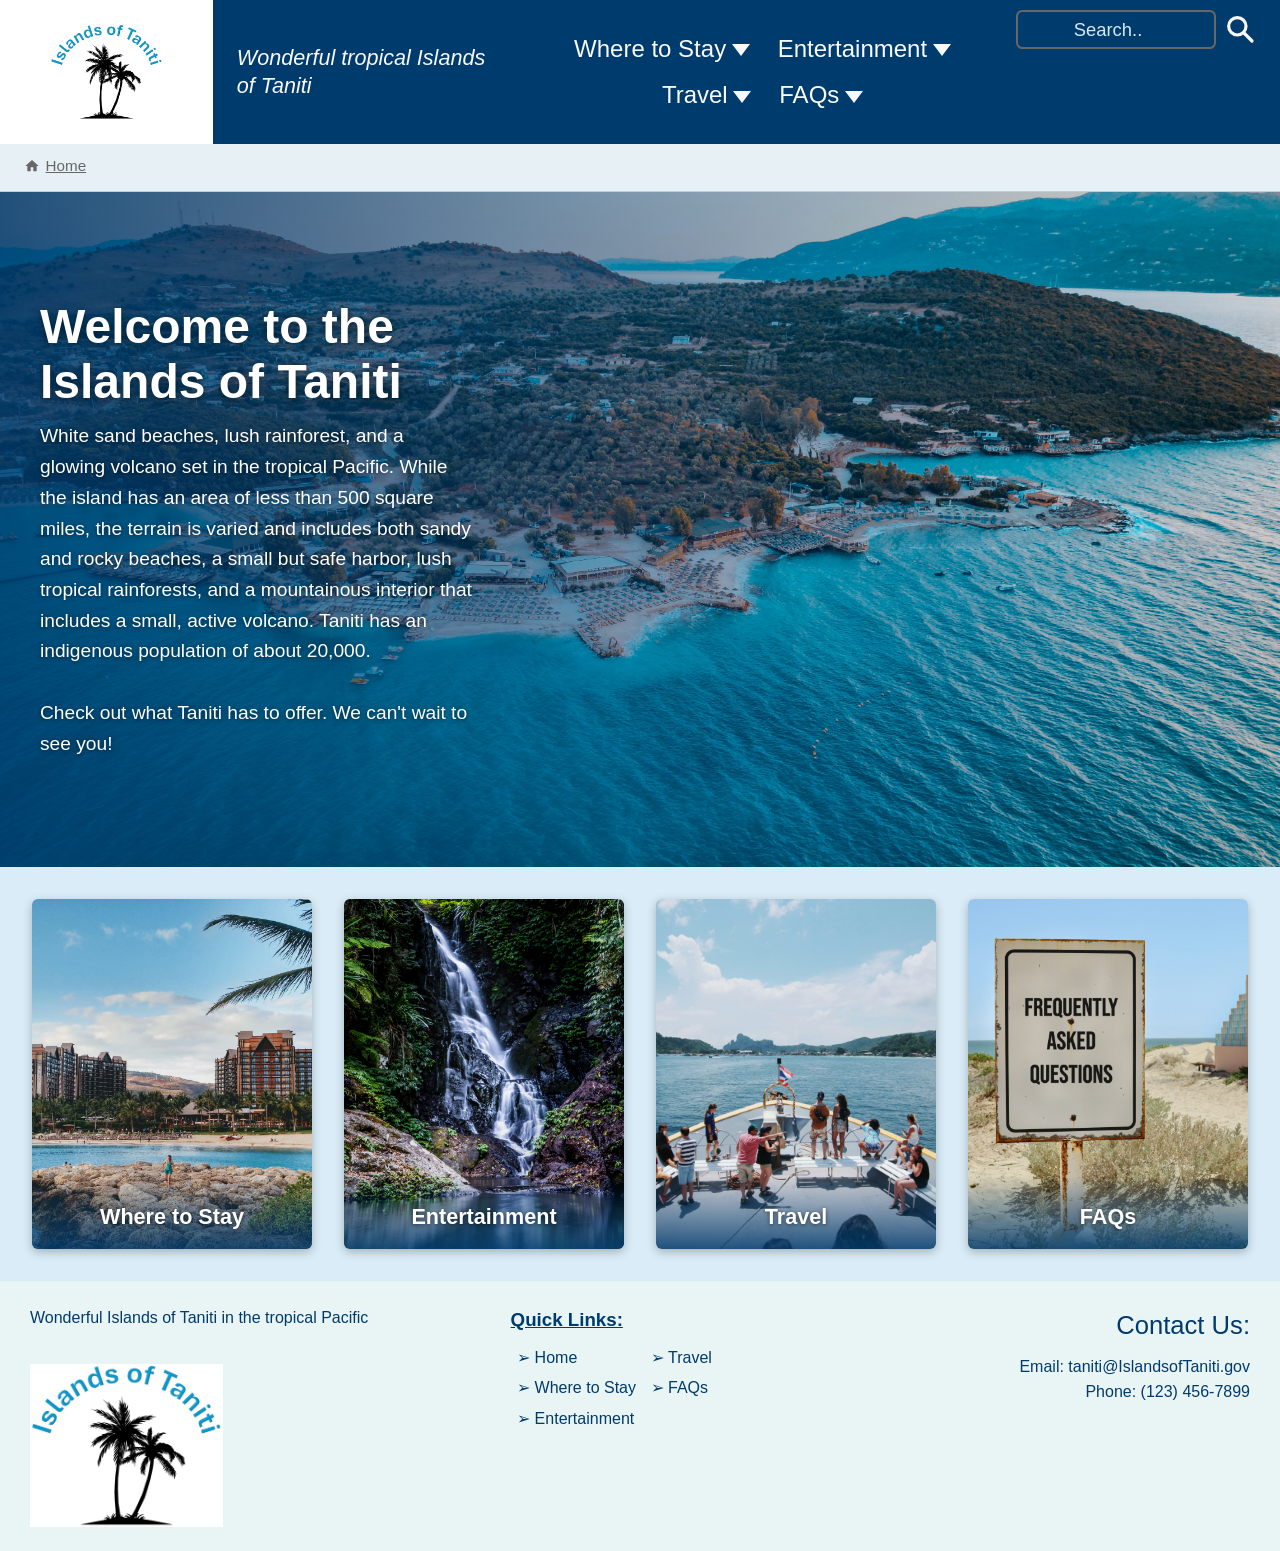
==== index.html @ 95ff942c "initial commit" ====
<!doctype html>
<html lang="en">
  <head>
    <meta charset="UTF-8" />
    <meta name="viewport" content="width=device-width, initial-scale=1.0" />
    <title>Islands of Taniti</title>
    <link rel="stylesheet" href="style.css" />
  </head>
  <body>
    <header class="site-header">
      <a class="logo" href="index.html">
        <img src="assets/logo.png" alt="Islands of Taniti Logo" />
      </a>

      <p class="tagline">Wonderful tropical Islands of Taniti</p>

      <nav class="main-nav" aria-label="Main">
        <ul>
          <li class="has-dropdown">
            <a href="stay.html">Where to Stay</a>
            <ul class="dropdown">
              <li><a href="stay.html">Hotels and Hostels</a></li>
              <li><a href="stay.html">Resorts</a></li>
            </ul>
          </li>
          <li class="has-dropdown">
            <a href="entertainment.html">Entertainment</a>
            <ul class="dropdown">
              <li><a href="entertainment.html#beaches">Beaches</a></li>
              <li>
                <a href="entertainment.html#rainforestAndVolcano"
                  >Rainforest and Volcano</a
                >
              </li>
              <li><a href="entertainment.html#City">Taniti City</a></li>
              <li>
                <a href="entertainment.html#foodAndDrink">Food and Drink</a>
              </li>
            </ul>
          </li>
          <li class="has-dropdown">
            <a href="travel.html">Travel</a>
            <ul class="dropdown">
              <li><a href="travel.html#airAndSea">Air and Sea Travel</a></li>
              <li>
                <a href="travel.html#onIslandTransport"
                  >Transportation on the Island</a
                >
              </li>
            </ul>
          </li>
          <li class="has-dropdown">
            <a href="FAQs.html">FAQs</a>
            <ul class="dropdown">
              <li><a href="FAQs.html">FAQs</a></li>
            </ul>
          </li>
        </ul>
      </nav>

      <div class="actions">
        <form class="search" role="search" action="/search">
          <label class="visually-hidden" for="q">Search</label>
          <input id="q" name="q" type="search" placeholder="Search.." />
          <button type="submit" aria-label="Submit search">
            <svg
              viewBox="0 0 24 24"
              fill="none"
              stroke="currentColor"
              stroke-width="2.4"
              stroke-linecap="round"
              aria-hidden="true"
            >
              <circle cx="10" cy="10" r="6.5" />
              <path d="m15 15 6 6" />
            </svg>
          </button>
        </form>
      </div>
    </header>

    <nav class="breadcrumbs" aria-label="Breadcrumb">
      <ol>
        <li>
          <a href="index.html">
            <svg
              viewBox="0 0 24 24"
              width="16"
              height="16"
              fill="currentColor"
              aria-hidden="true"
            >
              <path d="M12 3 2 12h3v8h5v-6h4v6h5v-8h3z" />
            </svg>
            Home
          </a>
        </li>
      </ol>
    </nav>

    <main>
      <section class="landing">
        <img
          class="landing-photo"
          src="assets/landing.jpg"
          alt="Aerial view of the Islands of Taniti"
        /><!-- source: https://unsplash.com/photos/coastal-town-with-blue-water-and-distant-hills-H5SWkmDs4NA-->
        <div class="landing-text">
          <h1>Welcome to the Islands of Taniti</h1>
          <p>
            White sand beaches, lush rainforest, and a glowing volcano set in
            the tropical Pacific. While the island has an area of less than 500
            square miles, the terrain is varied and includes both sandy and
            rocky beaches, a small but safe harbor, lush tropical rainforests,
            and a mountainous interior that includes a small, active volcano.
            Taniti has an indigenous population of about 20,000. <br /><br />
            Check out what Taniti has to offer. We can't wait to see you!
          </p>
        </div>
      </section>

      <section class="home-links" aria-label="Explore the website">
        <a class="home-card" href="stay.html">
          <img src="assets/home-stay.jpg" alt="A beachfront resort" />
          <!--source: https://unsplash.com/photos/people-on-beach-during-daytime-iso9ebB7itw-->
          <span>Where to Stay</span>
        </a>
        <a class="home-card" href="entertainment.html">
          <img src="assets/home-entertainment.jpg" alt="A white sand beach" />
          <!--source: https://unsplash.com/photos/time-lapse-photography-of-waterfalls-JOfW3MPjVp4-->
          <span>Entertainment</span>
        </a>
        <a class="home-card" href="travel.html">
          <!--source: https://unsplash.com/photos/a-group-of-people-sitting-on-a-boat-in-the-water-cuXy50k7ysI-->
          <img
            src="assets/home-travel.jpg"
            alt="A ferry arriving at the island"
          />
          <span>Travel</span>
        </a>
        <a class="home-card" href="FAQs.html">
          <img src="assets/home-faqs.jpg" alt="A signpost on the beach" />
          <!--source: https://unsplash.com/photos/a-sign-that-says-beach-access-no-motorized-vehicles-enmfwy6HcSA-->
          <span>FAQs</span>
        </a>
      </section>
    </main>

    <footer class="site-footer">
      <div class="footer-about">
        <p>Wonderful Islands of Taniti in the tropical Pacific</p>
        <br />
        <a href="index.html"
          ><img
            src="assets/logo.png"
            alt="Islands of Taniti Logo"
            width="50%"
            height="50%"
        /></a>
      </div>

      <nav class="footer-links" aria-label="Quick links">
        <h3>Quick Links:</h3>
        <ul>
          <li><a href="index.html">Home</a></li>
          <li><a href="stay.html">Where to Stay</a></li>
          <li><a href="entertainment.html">Entertainment</a></li>
          <li><a href="travel.html">Travel</a></li>
          <li><a href="FAQs.html">FAQs</a></li>
        </ul>
      </nav>

      <div class="footer-contact">
        <h3>Contact Us:</h3>
        <p>
          Email:
          <a href="mailto:taniti@IslandsofTaniti.gov"
            >taniti@IslandsofTaniti.gov</a
          ><br />
          Phone: (123) 456-7899<br />
        </p>
      </div>
    </footer>
  </body>
</html>
---- style.css ----
/* ==========================================================
   Islands of Taniti – style.css
   ========================================================== */

/* ---------- Variables & base ---------- */
:root {
  --p1: #003b6d;
  --p2: #6699cc;
  --s1: #676767;
  --s2: #bdbdbd;
  --text: #f9f9f9;
  --muted: #d6e8f0;
  --green: #367c0e;
  --green-edge: #245c08;
  --crumb-bg: #e6f0f5;
  --nav-size: 1.5rem;
}

*,
*::before,
*::after {
  box-sizing: border-box;
}

html {
  scroll-behavior: smooth;
}

body {
  margin: 0;
  font-family: Arial, sans-serif;
  line-height: 1.6;
}

.visually-hidden {
  position: absolute;
  width: 1px;
  height: 1px;
  overflow: hidden;
  clip: rect(0 0 0 0);
  white-space: nowrap;
}

/* ---------- Header ---------- */
.site-header {
  display: flex;
  align-items: stretch;
  gap: 1.5rem;
  min-height: 9rem;
  padding-right: 1.5rem;
  background: var(--p1);
  color: var(--text);
}

.logo {
  flex: 0 0 13.3rem;
  display: grid;
  place-items: center;
  background: #fff;
  color: #0b3b6f;
  font-weight: 800;
  line-height: 1.1;
  text-align: center;
  text-decoration: none;
}

.logo img {
  display: block;
  width: 70%;
  height: auto;
  max-height: 6rem;
  object-fit: contain;
}

.tagline {
  align-self: center;
  max-width: 17rem;
  margin: 0;
  font-size: 1.35rem;
  font-style: italic;
  line-height: 1.3;
}

.main-nav {
  flex: 1;
  align-self: center;
}
.main-nav > ul {
  display: flex;
  justify-content: center;
  flex-wrap: wrap;
  gap: 0.5rem 1.75rem;
  margin: 0;
  padding: 0;
  list-style: none;
}
.main-nav a {
  color: inherit;
  font-size: var(--nav-size);
  text-decoration: none;
}
.main-nav > ul > li > a:hover {
  text-decoration: underline;
  text-underline-offset: 0.35em;
}
.main-nav a:focus-visible {
  outline: 3px solid #fff;
  outline-offset: 3px;
}

.has-dropdown {
  position: relative;
}
.has-dropdown > a::after {
  content: "";
  display: inline-block;
  margin-left: 0.35rem;
  border-left: 0.4em solid transparent;
  border-right: 0.4em solid transparent;
  border-top: 0.5em solid currentColor;
  vertical-align: middle;
}

.dropdown {
  display: none;
  position: absolute;
  top: 100%;
  left: 0;
  z-index: 10;
  min-width: 12rem;
  margin: 0;
  padding: 0.5rem 0;
  list-style: none;
  background: #0f4a64;
  box-shadow: 0 6px 16px rgba(0, 0, 0, 0.3);
}
.has-dropdown:hover .dropdown,
.has-dropdown:focus-within .dropdown {
  display: block;
}
.dropdown a {
  display: block;
  padding: 0.5rem 1rem;
  font-size: 1.05rem;
}
.dropdown a:hover {
  background: rgba(255, 255, 255, 0.15);
}

.actions {
  display: flex;
  flex-direction: column;
  align-items: flex-end;
  justify-content: space-between;
  gap: 0.75rem;
  padding: 0.6rem 0;
}

.search {
  display: flex;
  align-items: center;
  gap: 0.5rem;
}
.search input {
  width: 12.5rem;
  padding: 0.2rem 0.6rem;
  font: inherit;
  font-size: 1.15rem;
  text-align: center;
  color: var(--text);
  background: transparent;
  border: 2px solid var(--s1);
  border-radius: 0.4rem;
}
.search input::placeholder {
  color: var(--muted);
}
.search button {
  padding: 0;
  border: 0;
  background: none;
  color: var(--text);
  cursor: pointer;
  line-height: 0;
}
.search svg {
  width: 2rem;
  height: 2rem;
}
.search button:focus-visible,
.search input:focus-visible {
  outline: 3px solid #fff;
  outline-offset: 2px;
}

@media (max-width: 1000px) {
  .site-header {
    flex-wrap: wrap;
    padding-bottom: 1rem;
  }
  .main-nav {
    order: 3;
    flex-basis: 100%;
    padding: 0 1rem;
  }
  .main-nav > ul {
    justify-content: flex-start;
  }
}

/* ---------- Breadcrumbs ---------- */
.breadcrumbs {
  background: var(--crumb-bg);
  border-bottom: 1px solid #b9d0dc;
}
.breadcrumbs ol {
  display: flex;
  flex-wrap: wrap;
  align-items: center;
  gap: 0.5rem;
  margin: 0;
  padding: 0.6rem 1.5rem;
  list-style: none;
  font-size: 0.95rem;
  color: var(--s1);
}
.breadcrumbs li + li::before {
  content: "/";
  margin-right: 0.5rem;
  color: #4a6b7d;
}
.breadcrumbs a {
  display: inline-flex;
  align-items: center;
  gap: 0.35rem;
  color: var(--s1);
}
.breadcrumbs a:hover {
  text-decoration: underline;
}

/* ---------- Footer ---------- */
.site-footer {
  display: grid;
  grid-template-columns: 1fr 1fr 1fr;
  align-items: start;
  gap: 2rem;
  padding: 1.5rem 30px;
  background: rgba(168, 210, 213, 0.25);
  color: var(--p1);
}
.site-footer p {
  margin: 0 0 0.5rem;
}
.site-footer a {
  color: var(--p1);
  text-decoration: none;
}
.site-footer a:hover {
  color: var(--p2);
  text-decoration: underline;
}

.footer-about img {
  display: block;
  width: 50%;
  height: auto;
}

.footer-links {
  justify-self: center;
}
.footer-links h3 {
  margin: 0 0 0.5rem;
  text-decoration: underline;
}
.footer-links ul {
  margin: 0;
  padding-left: 1.5rem;
  list-style-type: "➢ ";
  columns: 2;
  column-gap: 2rem;
}
.footer-links li {
  padding: 0.15rem 0;
}

.footer-contact {
  text-align: right;
}
.footer-contact h3 {
  margin: 0 0 0.5rem;
  font-size: 1.6rem;
  font-weight: normal;
}

@media (max-width: 700px) {
  .site-footer {
    grid-template-columns: 1fr;
  }
  .footer-links {
    justify-self: start;
  }
  .footer-contact {
    text-align: left;
  }
}

/* ==========================================================
   Home page (index.html)
   ========================================================== */
.landing {
  position: relative;
  display: flex;
  align-items: center;
  min-height: 75vh;
  overflow: hidden;
  color: white;
  background: var(--p1);
}
.landing::before {
  content: "";
  position: absolute;
  inset: 0;
  z-index: 1;
  background: linear-gradient(
    90deg,
    rgba(0, 59, 109, 0.85),
    rgba(0, 59, 109, 0.15)
  );
}
.landing-photo {
  position: absolute;
  inset: 0;
  width: 100%;
  height: 100%;
  object-fit: cover;
}
.landing-text {
  position: relative;
  z-index: 3;
  max-width: 32rem;
  padding: 3rem 2.5rem;
}
.landing-text h1 {
  margin: 0 0 0.75rem;
  font-size: 3rem;
  line-height: 1.15;
  text-shadow: 0 2px 8px rgba(0, 0, 0, 0.5);
}
.landing-text p {
  margin: 0;
  font-size: 1.2rem;
  text-shadow: 0 1px 4px rgba(0, 0, 0, 0.5);
}
.landing-btn {
  display: inline-block;
  margin-top: 1.25rem;
  padding: 0.6rem 1.2rem;
  background: white;
  color: var(--p1);
  font-weight: bold;
  text-decoration: none;
  border-radius: 4px;
}
.landing-btn:hover {
  background: var(--s2);
  color: var(--p1);
}

.home-links {
  display: grid;
  grid-template-columns: repeat(4, 1fr);
  gap: 2rem; /* space between the images */
  padding: 2rem; /* same value, so spacing to the row edge matches */
  background: #d9ecf7; /* light blue */
}
.home-card {
  position: relative;
  display: block;
  overflow: hidden;
  border-radius: 6px;
  box-shadow: 0 3px 10px rgba(0, 0, 0, 0.25);
  transition:
    transform 0.25s ease,
    box-shadow 0.25s ease;
}
.home-card img {
  display: block;
  width: 100%;
  aspect-ratio: 4 / 5;
  object-fit: cover;
}
.home-card span {
  position: absolute;
  inset: auto 0 0 0;
  padding: 1.5rem 1rem 0.9rem;
  color: #fff;
  font-size: 1.35rem;
  font-weight: bold;
  text-align: center;
  text-shadow: 0 1px 4px rgba(0, 0, 0, 0.6);
  background: linear-gradient(transparent, rgba(0, 59, 109, 0.85));
}
.home-card:hover,
.home-card:focus-visible {
  transform: translateY(-8px) scale(1.03);
  box-shadow: 0 14px 28px rgba(0, 0, 0, 0.35);
}
.home-card:focus-visible {
  outline: 3px solid var(--p1);
  outline-offset: 3px;
}

@media (max-width: 900px) {
  .home-links {
    grid-template-columns: repeat(2, 1fr);
  }
}
@media (max-width: 500px) {
  .home-links {
    grid-template-columns: 1fr;
    padding: 1.5rem 1rem;
  }
  .landing-text h1 {
    font-size: 2.2rem;
  }
}

/* ==========================================================
   Shared: toggle buttons + image/text columns
   (stay.html, entertainment.html, travel.html)
   ========================================================== */
.stay-col {
  display: flex;
  flex-direction: column;
  gap: 1rem;
}
.stay-col img {
  display: block;
  width: 100%;
  aspect-ratio: 16 / 10;
  object-fit: cover;
  border-radius: 4px;
}

.stay-toggle {
  display: flex;
  justify-content: center;
  gap: 0.5rem;
}
.stay-toggle button {
  padding: 0.6rem 1.4rem;
  font: inherit;
  font-weight: bold;
  color: var(--p1);
  background: white;
  border: 2px solid var(--p1);
  border-radius: 0.4rem;
  cursor: pointer;
}
.stay-toggle button:hover {
  background: var(--crumb-bg);
}
.stay-toggle button[aria-pressed="true"] {
  color: #fff;
  background: var(--p1);
}
.stay-toggle button:focus-visible {
  outline: 3px solid var(--p2);
  outline-offset: 2px;
}

.stay-text {
  flex: 1;
  padding: 1.25rem;
  color: var(--p1);
  background: white;
  border: 1px solid var(--s2);
  border-radius: 4px;
}
.stay-text h2 {
  margin-top: 0;
  text-align: center;
  text-decoration: underline;
}

/* ==========================================================
   Where to Stay (stay.html)
   ========================================================== */
.stay-columns {
  display: grid;
  grid-template-columns: 1fr 1fr;
  gap: 2rem; /* space between the two columns */
  padding: 2rem; /* same space at the page sides and top/bottom */
  background: #d9ecf7; /* light blue */
}

@media (max-width: 700px) {
  .stay-columns {
    grid-template-columns: 1fr;
  }
}

/* Reservation menu */
.reserve {
  display: grid;
  grid-template-columns: 280px minmax(0, 1fr); /* filters left, results right */
  align-items: start;
  gap: 1.5rem;
  padding: 2.5rem 1rem;
  color: var(--p1);
  background: #fdf6e3;
}
.reserve-title {
  grid-column: 1 / -1; /* title spans both columns */
  margin: 0 0 0.5rem;
  text-align: center;
  font-size: 2em;
  text-decoration: underline;
}

.reserve-filters {
  display: grid;
  align-content: start;
  gap: 1rem;
  width: 100%;
  padding: 1rem;
  background: var(--crumb-bg);
  border-radius: 4px;
}
.reserve-filters fieldset {
  margin: 0;
  padding: 0;
  border: 0;
}
.reserve-filters legend {
  margin-bottom: 0.4rem;
  padding: 0;
  font-weight: bold;
}
.reserve-filters label {
  display: block;
  padding: 0.15rem 0;
  cursor: pointer;
}
.reserve-filters input[type="range"] {
  width: 100%;
}
.reserve-clear {
  justify-self: start;
  padding: 0.4rem 0.9rem;
  font: inherit;
  color: var(--p1);
  background: #fff;
  border: 2px solid var(--p1);
  border-radius: 0.4rem;
  cursor: pointer;
}
.reserve-clear:hover {
  background: var(--crumb-bg);
}

.reserve-results {
  padding: 1.25rem;
  background: #fff;
  border: 1px solid var(--s2);
  border-radius: 4px;
}
.reserve-count {
  margin: 0 0 0.75rem;
  font-weight: bold;
}
.reserve-list {
  display: grid;
  gap: 0.75rem;
  margin: 0;
  padding: 0;
  list-style: none;
}
.reserve-card {
  display: flex;
  justify-content: space-between;
  align-items: center;
  gap: 1rem;
  padding: 1rem;
  background: #f5f5f5;
  border: 1px solid var(--s2);
  border-radius: 4px;
}
.reserve-card h3 {
  margin: 0 0 0.25rem;
}
.reserve-type {
  margin: 0 0 0.5rem;
  color: var(--s1);
}
.reserve-tags {
  display: flex;
  flex-wrap: wrap;
  gap: 0.35rem;
  margin: 0;
}
.reserve-tags span {
  padding: 0.1rem 0.5rem;
  font-size: 0.85rem;
  background: #d9ecf7;
  border-radius: 1rem;
}
.reserve-select {
  flex-shrink: 0;
  padding: 0.5rem 1.1rem;
  font: inherit;
  font-size: 1rem;
  color: #fff;
  background: var(--green);
  border: 3px solid var(--green-edge);
  border-radius: 0.75rem;
  cursor: pointer;
}
.reserve-select:hover {
  background: #2f6d0c;
}
.reserve-select:focus-visible {
  outline: 3px solid var(--p2);
  outline-offset: 2px;
}
.reserve-status {
  margin: 1rem 0 0;
  font-weight: bold;
  color: var(--green);
}

@media (max-width: 700px) {
  .reserve {
    grid-template-columns: 1fr;
    padding: 2rem 1rem;
  }
  .reserve-card {
    flex-direction: column;
    align-items: flex-start;
  }
}

/* ==========================================================
   Entertainment (entertainment.html)
   ========================================================== */
.page-layout {
  display: flex;
  flex-direction: column;
  align-items: stretch;
}

.side-nav {
  position: sticky; /* stays pinned to the top while scrolling */
  top: 0;
  z-index: 5;
  width: 100%;
  padding: 0.5rem 1.5rem;
  background: #f5f5f5;
  border-bottom: 1px solid var(--s2);
  font-size: 1rem;
}
.side-nav ul {
  display: flex;
  flex-wrap: wrap;
  justify-content: center;
  gap: 0.25rem 1.5rem;
  margin: 0;
  padding: 0;
  list-style: none;
}
.side-nav a {
  display: block;
  padding: 0.5rem 0.75rem;
  color: var(--p1);
  text-decoration: none;
  border-bottom: 3px solid transparent;
}
.side-nav a:hover {
  background: white;
  border-bottom-color: var(--p2);
}

.ent-row {
  display: flex;
  align-items: center;
  gap: 2.5rem;
  padding: 3rem 2rem;
  color: var(--p1);
  scroll-margin-top: 4rem; /* keeps headings from hiding under the sticky bar */
}
.ent-cream {
  background: #fdf6e3; /* light cream */
}
.ent-blue {
  background: #d9ecf7; /* light blue */
}
.ent-reverse {
  flex-direction: row-reverse;
}
.ent-image,
.ent-text {
  flex: 1;
  min-width: 0;
}
.ent-image {
  display: flex;
  flex-direction: column;
  gap: 1rem;
}
.ent-image img {
  display: block;
  width: 100%;
  aspect-ratio: 16 / 10;
  object-fit: cover;
  border-radius: 4px;
}
.ent-text h2 {
  margin-top: 0;
  text-align: center;
  font-size: 2em;
  text-decoration: underline;
}

@media (max-width: 700px) {
  .ent-row,
  .ent-reverse {
    flex-direction: column;
    padding: 2rem 1rem;
  }
}

/* ==========================================================
   Travel (travel.html)
   ========================================================== */
.travel-hero {
  display: flex;
  flex-direction: column;
  align-items: center;
  gap: 1.25rem;
  min-height: 28rem;
  padding: 3rem 2rem;
  color: #fff;
  background-color: var(--p1);
  background-image:
    linear-gradient(rgba(1, 192, 30, 0.55), rgba(0, 59, 109, 0.55)),
    var(--hero-img);
  background-size: cover;
  background-position: center;
  scroll-margin-top: 1rem;
}
.travel-hero h2 {
  margin: 0;
  font-size: 2em;
  text-decoration: underline;
}
.travel-text {
  width: 100%;
  max-width: 40rem;
  padding: 1.25rem;
  color: #fff;
  background: rgba(116, 142, 155, 0.45);
  border-radius: 4px;
  text-shadow: 0 1px 4px rgba(0, 0, 0, 0.6);
}
.travel-text h3 {
  margin-top: 0;
  text-align: center;
  text-decoration: underline;
}

.island-transport {
  padding: 3rem 2rem;
  color: var(--p1);
  background: #d9ecf7; /* light blue */
  scroll-margin-top: 1rem;
}
.island-transport h2 {
  margin: 0 0 2rem;
  text-align: center;
  font-size: 2em;
  text-decoration: underline;
}
.transport-grid {
  display: grid;
  grid-template-columns: repeat(4, 1fr);
  gap: 2rem; /* equal spacing between columns */
}
.transport-grid .stay-text h3 {
  margin-top: 0;
  text-align: center;
  text-decoration: underline;
}

@media (max-width: 1000px) {
  .transport-grid {
    grid-template-columns: repeat(2, 1fr);
  }
}
@media (max-width: 500px) {
  .transport-grid {
    grid-template-columns: 1fr;
  }
  .travel-hero,
  .island-transport {
    padding: 2rem 1rem;
  }
}

.faq-page {
  min-height: 32rem;
  padding: 3rem 2rem;
  color: #fff;
  background-color: var(--p1);
  background-image:
    linear-gradient(rgba(0, 59, 109, 0.45), rgba(0, 59, 109, 0.45)),
    var(--faq-img);
  background-size: cover;
  background-position: center;
  background-attachment: fixed;
}
.faq-page h1 {
  margin: 0 0 2rem;
  text-align: center;
  font-size: 2.4rem;
  text-decoration: underline;
  text-shadow: 0 1px 4px rgba(0, 0, 0, 0.6);
}
.faq-list {
  max-width: 800px;
  margin: 0 auto;
  padding: 0;
}

.info-sections details {
  margin-bottom: 1rem;
  background: rgba(255, 255, 255, 0.61);
  border: 1px solid var(--s2);
  border-radius: 4px;
  box-shadow: 0 2px 8px rgba(0, 0, 0, 0.25);
  scroll-margin-top: 1rem;
}
.info-sections summary {
  display: flex;
  justify-content: space-between;
  align-items: center;
  padding: 1rem 1.25rem;
  font-size: 1.15rem;
  font-weight: bold;
  color: var(--p1);
  cursor: pointer;
  list-style: none;
}
.info-sections summary::-webkit-details-marker {
  display: none;
}
.info-sections summary::after {
  content: "+";
  font-size: 1.5rem;
}
.info-sections details[open] summary::after {
  content: "\2013";
}
.info-sections details[open] summary {
  border-bottom: 1px solid var(--s2);
}
.faq-list summary:hover {
  background: var(--crumb-bg);
}
.faq-list summary:focus-visible {
  outline: 3px solid var(--p2);
  outline-offset: -3px;
}
.details-body {
  padding: 1rem 1.25rem;
  background: rgba(0, 0, 0, 0.75);
}

@media (max-width: 700px) {
  .faq-page {
    padding: 2rem 1rem;
    background-attachment: scroll;
  }
  .faq-page h1 {
    font-size: 1.8rem;
  }
}

@media (prefers-reduced-motion: reduce) {
  html {
    scroll-behavior: auto;
  }
  .home-card {
    transition: none;
  }
}
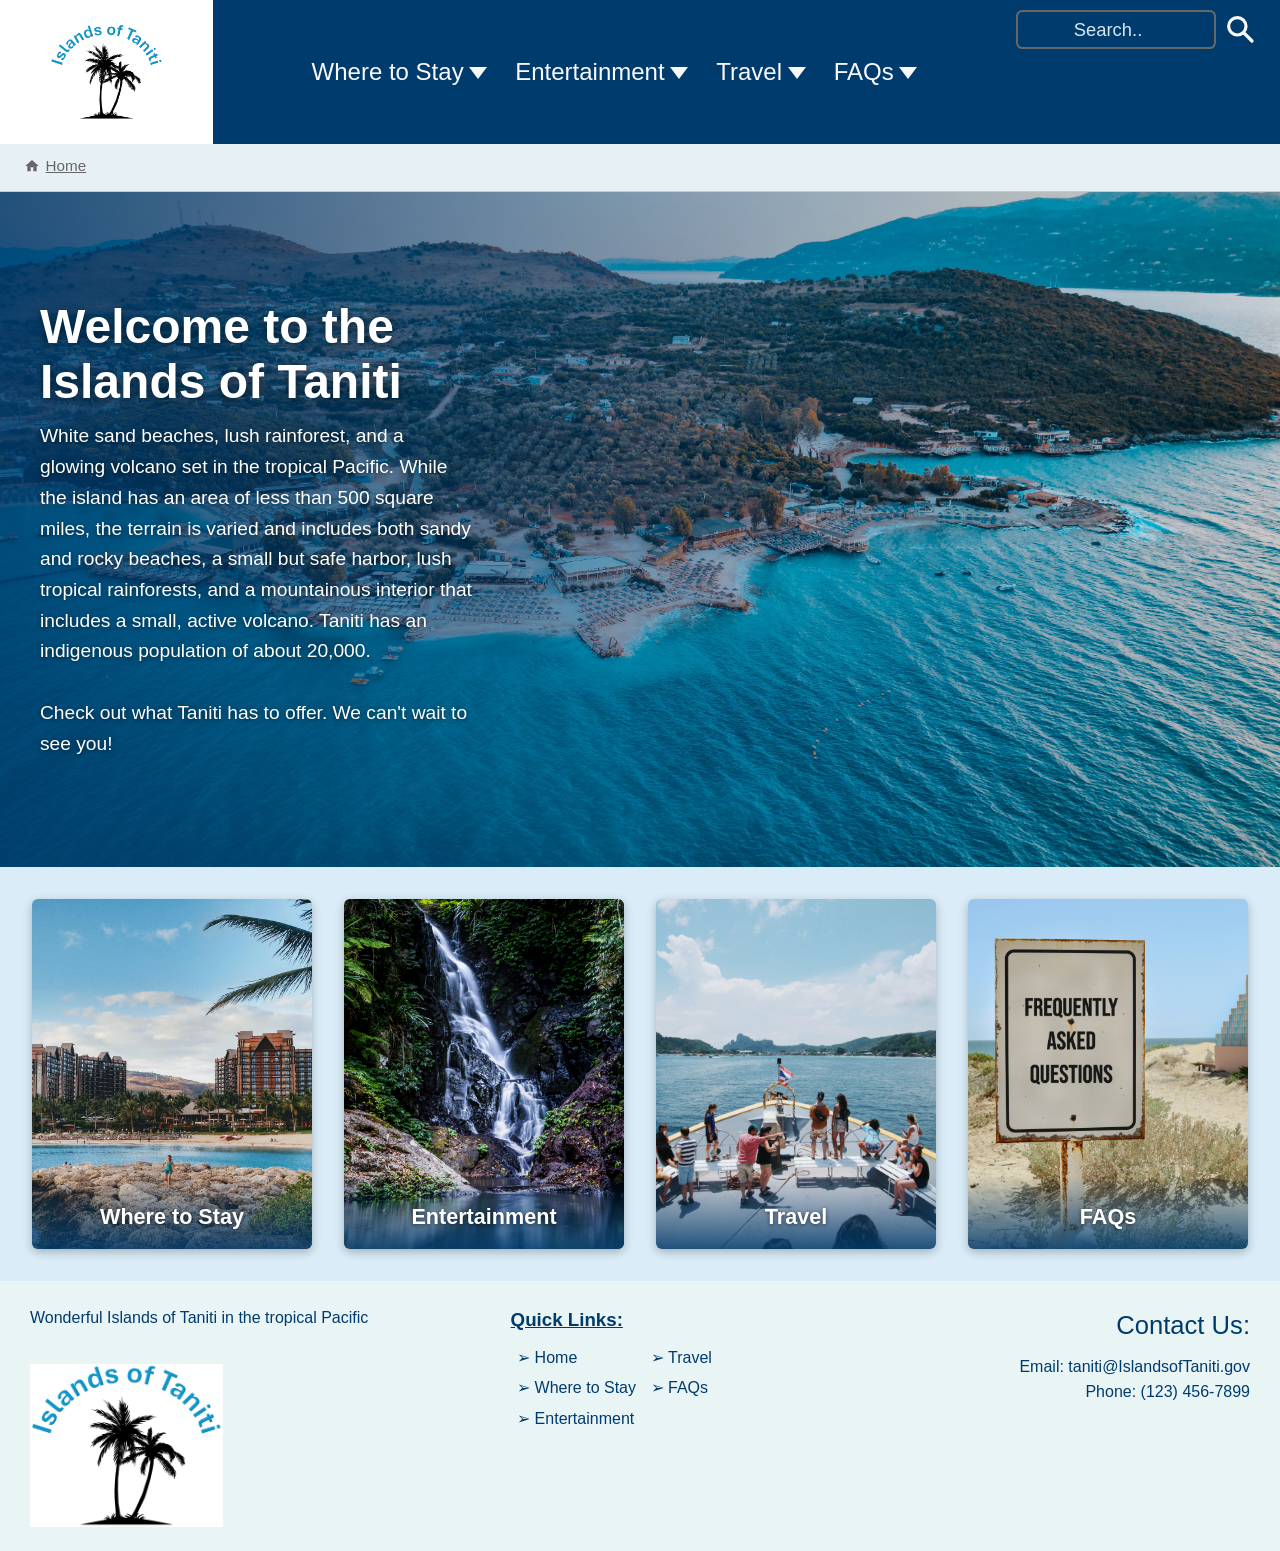
==== commit 0e1979d5: "removed header tagline" ====
--- a/index.html
+++ b/index.html
@@ -11,8 +11,6 @@
       <a class="logo" href="index.html">
         <img src="assets/logo.png" alt="Islands of Taniti Logo" />
       </a>
-
-      <p class="tagline">Wonderful tropical Islands of Taniti</p>
 
       <nav class="main-nav" aria-label="Main">
         <ul>
--- a/style.css
+++ b/style.css
@@ -74,7 +74,7 @@
 
 .tagline {
   align-self: center;
-  max-width: 17rem;
+  max-width: 8rem;
   margin: 0;
   font-size: 1.35rem;
   font-style: italic;
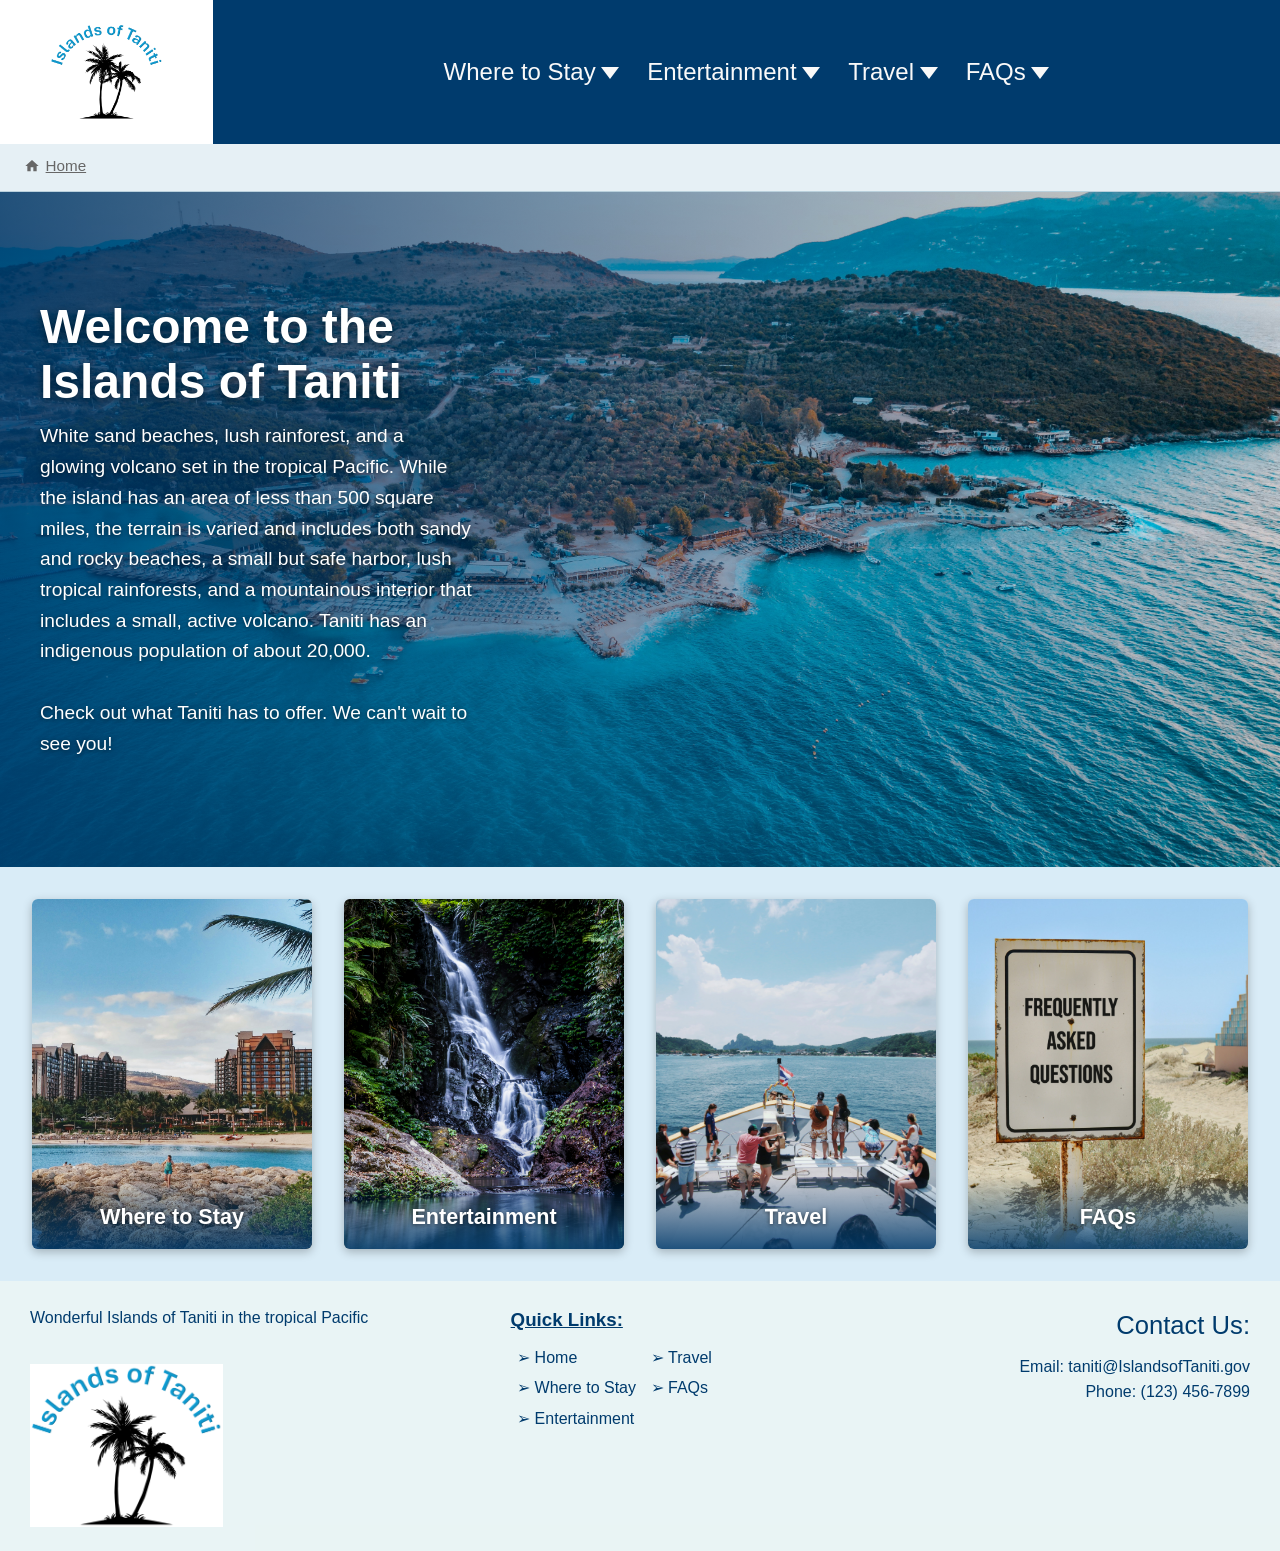
==== commit 1f1d0d9d: "removed nonfunctional search" ====
--- a/index.html
+++ b/index.html
@@ -55,26 +55,6 @@
           </li>
         </ul>
       </nav>
-
-      <div class="actions">
-        <form class="search" role="search" action="/search">
-          <label class="visually-hidden" for="q">Search</label>
-          <input id="q" name="q" type="search" placeholder="Search.." />
-          <button type="submit" aria-label="Submit search">
-            <svg
-              viewBox="0 0 24 24"
-              fill="none"
-              stroke="currentColor"
-              stroke-width="2.4"
-              stroke-linecap="round"
-              aria-hidden="true"
-            >
-              <circle cx="10" cy="10" r="6.5" />
-              <path d="m15 15 6 6" />
-            </svg>
-          </button>
-        </form>
-      </div>
     </header>
 
     <nav class="breadcrumbs" aria-label="Breadcrumb">
